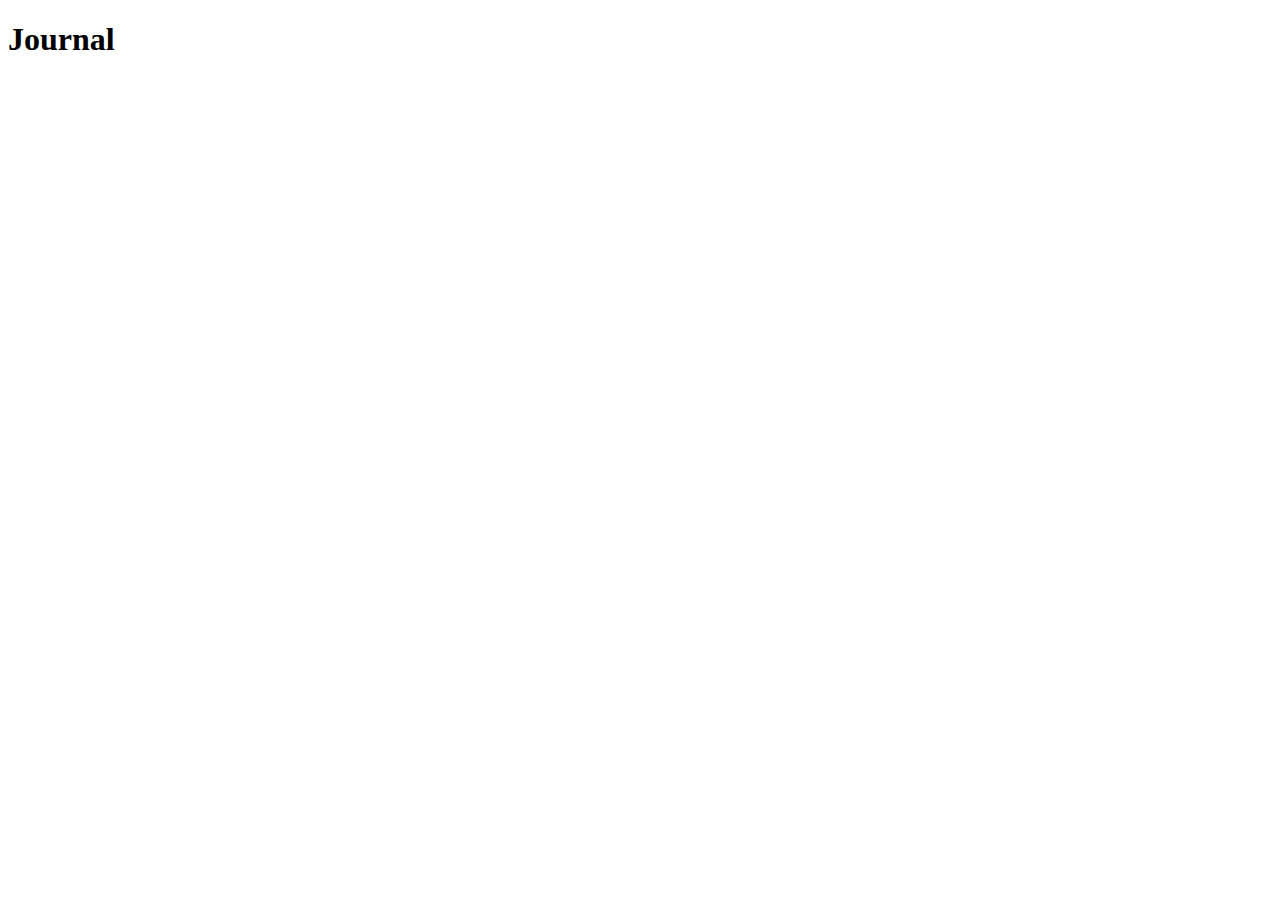
==== index.html @ d8bb95db "Initial commit" ====
<!DOCTYPE html>
<html lang="en">

<head>
    <meta charset="UTF-8">
    <meta name="viewport" content="width=device-width, initial-scale=1.0">
    <title>Document</title>
</head>

<body>
    <h1>Journal</h1>
</body>

</html>
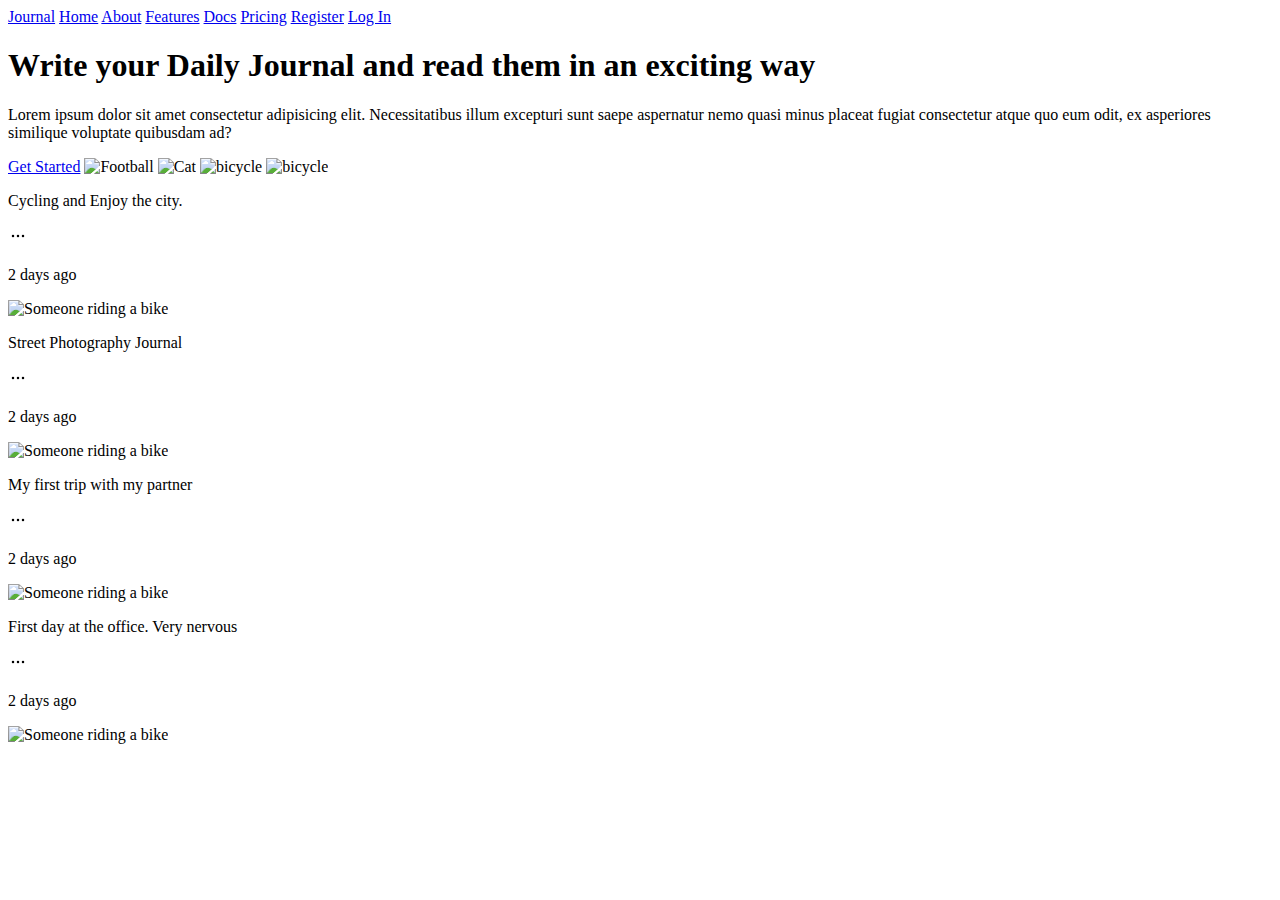
==== commit dd19f2b1: "feat: add registration page" ====
--- a/index.html
+++ b/index.html
@@ -8,7 +8,79 @@
 </head>
 
 <body>
-    <h1>Journal</h1>
+    <header>
+        <nav>
+            <a href="/index.html">Journal</a>
+            <a href="/index.html">Home</a>
+            <a href="#">About</a>
+            <a href="#">Features</a>
+            <a href="#">Docs</a>
+            <a href="#">Pricing</a>
+            <a href="/register.html">Register</a>
+            <a href="#">Log In</a>
+        </nav>
+    </header>
+    <main>
+        <!-- Leading Section -->
+        <section>
+
+            <h1>Write your Daily Journal and read them in an exciting way</h1>
+            <p>Lorem ipsum dolor sit amet consectetur adipisicing elit. Necessitatibus illum excepturi sunt saepe
+                aspernatur nemo quasi minus placeat fugiat consectetur atque quo eum odit, ex asperiores similique
+                voluptate quibusdam ad?</p>
+
+            <a href="#">Get Started</a>
+            <img height="50" src="images/football.png" alt="Football">
+            <img height="50" src="/images/cat.png" alt="Cat">
+            <img height="50" src="/images/bicycle.png" alt="bicycle">
+            <img height="50" src="/images/bicycle.png" alt="bicycle">
+        </section>
+
+        <!-- Cards sections -->
+        <section>
+            <div>
+                <p>Cycling and Enjoy the city.</p>
+                <svg height="20" xmlns="http://www.w3.org/2000/svg" fill="none" viewBox="0 0 24 24" stroke-width="1.5"
+                    stroke="currentColor" class="size-6">
+                    <path stroke-linecap="round" stroke-linejoin="round"
+                        d="M6.75 12a.75.75 0 1 1-1.5 0 .75.75 0 0 1 1.5 0ZM12.75 12a.75.75 0 1 1-1.5 0 .75.75 0 0 1 1.5 0ZM18.75 12a.75.75 0 1 1-1.5 0 .75.75 0 0 1 1.5 0Z" />
+                </svg>
+                <p>2 days ago</p>
+                <img height="200" src="images/ride-bicycle.png" alt="Someone riding a bike">
+            </div>
+            <div>
+                <p>Street Photography Journal</p>
+                <svg height="20" xmlns="http://www.w3.org/2000/svg" fill="none" viewBox="0 0 24 24" stroke-width="1.5"
+                    stroke="currentColor" class="size-6">
+                    <path stroke-linecap="round" stroke-linejoin="round"
+                        d="M6.75 12a.75.75 0 1 1-1.5 0 .75.75 0 0 1 1.5 0ZM12.75 12a.75.75 0 1 1-1.5 0 .75.75 0 0 1 1.5 0ZM18.75 12a.75.75 0 1 1-1.5 0 .75.75 0 0 1 1.5 0Z" />
+                </svg>
+                <p>2 days ago</p>
+                <img height="200" src="images/photographer.png" alt="Someone riding a bike">
+            </div>
+            <div>
+                <p>My first trip with my partner</p>
+                <svg height="20" xmlns="http://www.w3.org/2000/svg" fill="none" viewBox="0 0 24 24" stroke-width="1.5"
+                    stroke="currentColor" class="size-6">
+                    <path stroke-linecap="round" stroke-linejoin="round"
+                        d="M6.75 12a.75.75 0 1 1-1.5 0 .75.75 0 0 1 1.5 0ZM12.75 12a.75.75 0 1 1-1.5 0 .75.75 0 0 1 1.5 0ZM18.75 12a.75.75 0 1 1-1.5 0 .75.75 0 0 1 1.5 0Z" />
+                </svg>
+                <p>2 days ago</p>
+                <img height="200" src="images/travelling.png" alt="Someone riding a bike">
+            </div>
+            <div>
+                <p>First day at the office. Very nervous</p>
+                <svg height="20" xmlns="http://www.w3.org/2000/svg" fill="none" viewBox="0 0 24 24" stroke-width="1.5"
+                    stroke="currentColor" class="size-6">
+                    <path stroke-linecap="round" stroke-linejoin="round"
+                        d="M6.75 12a.75.75 0 1 1-1.5 0 .75.75 0 0 1 1.5 0ZM12.75 12a.75.75 0 1 1-1.5 0 .75.75 0 0 1 1.5 0ZM18.75 12a.75.75 0 1 1-1.5 0 .75.75 0 0 1 1.5 0Z" />
+                </svg>
+                <p>2 days ago</p>
+                <img height="200" src="images/office.png" alt="Someone riding a bike">
+            </div>
+        </section>
+    </main>
+
 </body>
 
 </html>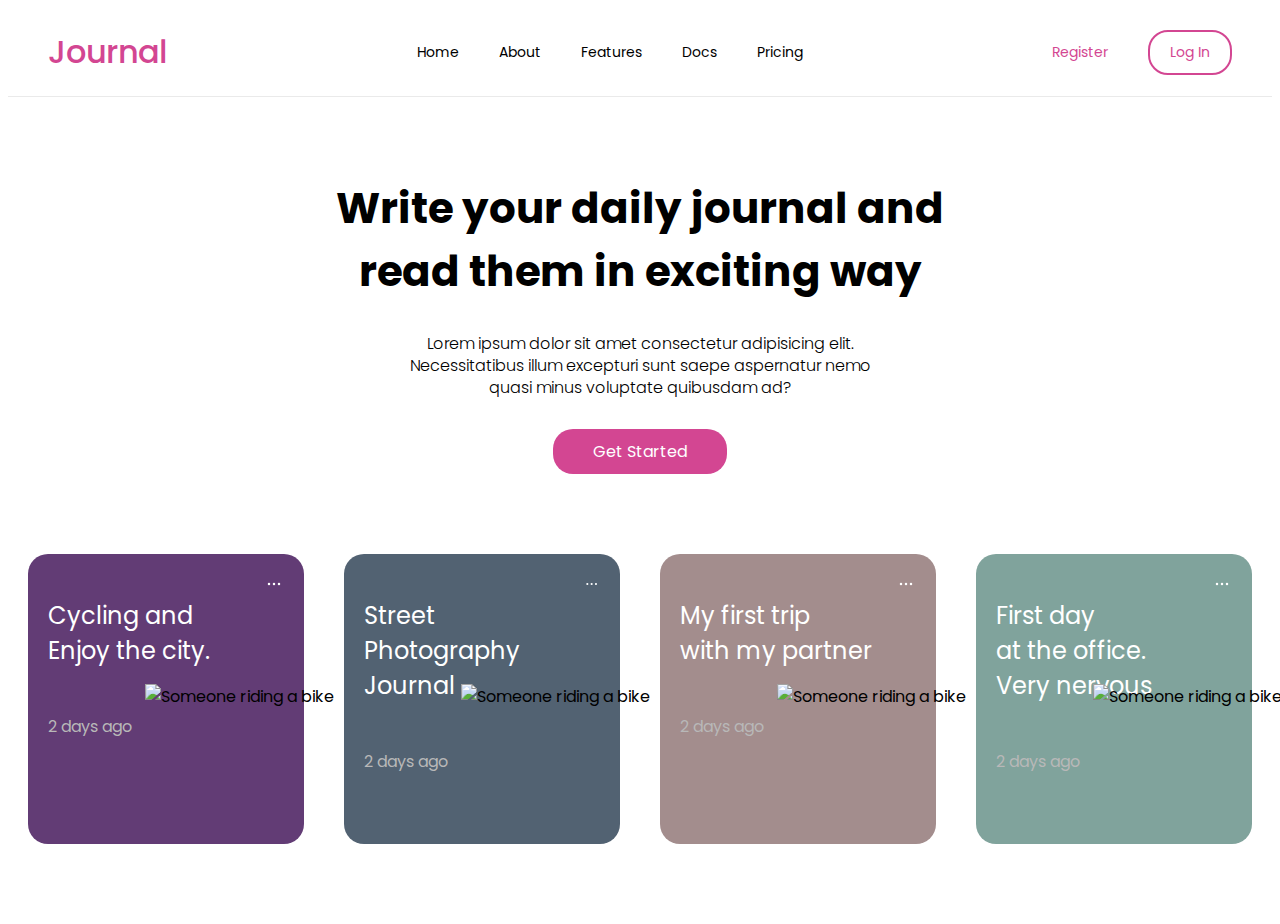
==== commit 0e38b505: "Complete responsive navbar" ====
--- a/index.html
+++ b/index.html
@@ -4,77 +4,105 @@
 <head>
     <meta charset="UTF-8">
     <meta name="viewport" content="width=device-width, initial-scale=1.0">
+    <link rel="stylesheet" href="reset.css">
+    <link rel="stylesheet" href="style.css">
+
+    <link rel="preconnect" href="https://fonts.googleapis.com">
+    <link rel="preconnect" href="https://fonts.gstatic.com" crossorigin>
+    <link
+        href="https://fonts.googleapis.com/css2?family=Poppins:ital,wght@0,100;0,200;0,300;0,400;0,500;0,600;0,700;0,800;0,900;1,100;1,200;1,300;1,400;1,500;1,600;1,700;1,800;1,900&display=swap"
+        rel="stylesheet">
     <title>Document</title>
 </head>
 
 <body>
     <header>
         <nav>
-            <a href="/index.html">Journal</a>
-            <a href="/index.html">Home</a>
+            <a class="logo pink" href="/index.html">Journal</a>
+
+            <a style="margin-left: auto;" href="/index.html">Home</a>
             <a href="#">About</a>
             <a href="#">Features</a>
             <a href="#">Docs</a>
             <a href="#">Pricing</a>
-            <a href="/register.html">Register</a>
-            <a href="#">Log In</a>
+            <a style="margin-left: auto;" href="/register.html" class="pink">Register</a>
+            <a href="#" class="pink login">Log In</a>
+
+            <svg class="menu_icon" xmlns="http://www.w3.org/2000/svg" fill="none" viewBox="0 0 24 24" stroke-width="1.5"
+                stroke="currentColor" class="size-6">
+                <path stroke-linecap="round" stroke-linejoin="round" d="M3.75 6.75h16.5M3.75 12h16.5m-16.5 5.25h16.5" />
+            </svg>
+
         </nav>
     </header>
     <main>
         <!-- Leading Section -->
-        <section>
+        <section class="leading">
 
-            <h1>Write your Daily Journal and read them in an exciting way</h1>
+            <h1>Write your daily journal and <br> read them in exciting way</h1>
             <p>Lorem ipsum dolor sit amet consectetur adipisicing elit. Necessitatibus illum excepturi sunt saepe
-                aspernatur nemo quasi minus placeat fugiat consectetur atque quo eum odit, ex asperiores similique
-                voluptate quibusdam ad?</p>
+                aspernatur nemo quasi minus voluptate quibusdam ad?</p>
 
             <a href="#">Get Started</a>
-            <img height="50" src="images/football.png" alt="Football">
+            <!-- <img height="50" src="images/football.png" alt="Football">
             <img height="50" src="/images/cat.png" alt="Cat">
             <img height="50" src="/images/bicycle.png" alt="bicycle">
-            <img height="50" src="/images/bicycle.png" alt="bicycle">
+            <img height="50" src="/images/bicycle.png" alt="bicycle"> -->
         </section>
 
         <!-- Cards sections -->
-        <section>
-            <div>
-                <p>Cycling and Enjoy the city.</p>
-                <svg height="20" xmlns="http://www.w3.org/2000/svg" fill="none" viewBox="0 0 24 24" stroke-width="1.5"
-                    stroke="currentColor" class="size-6">
-                    <path stroke-linecap="round" stroke-linejoin="round"
-                        d="M6.75 12a.75.75 0 1 1-1.5 0 .75.75 0 0 1 1.5 0ZM12.75 12a.75.75 0 1 1-1.5 0 .75.75 0 0 1 1.5 0ZM18.75 12a.75.75 0 1 1-1.5 0 .75.75 0 0 1 1.5 0Z" />
-                </svg>
+        <section class="cards">
+
+            <div class="card">
+                <div>
+                    <p>Cycling and <br> Enjoy the city.</p>
+                    <svg height="20" xmlns="http://www.w3.org/2000/svg" fill="none" viewBox="0 0 24 24"
+                        stroke-width="1.5" stroke="currentColor" class="size-6">
+                        <path stroke-linecap="round" stroke-linejoin="round"
+                            d="M6.75 12a.75.75 0 1 1-1.5 0 .75.75 0 0 1 1.5 0ZM12.75 12a.75.75 0 1 1-1.5 0 .75.75 0 0 1 1.5 0ZM18.75 12a.75.75 0 1 1-1.5 0 .75.75 0 0 1 1.5 0Z" />
+                    </svg>
+                </div>
                 <p>2 days ago</p>
                 <img height="200" src="images/ride-bicycle.png" alt="Someone riding a bike">
             </div>
-            <div>
-                <p>Street Photography Journal</p>
-                <svg height="20" xmlns="http://www.w3.org/2000/svg" fill="none" viewBox="0 0 24 24" stroke-width="1.5"
-                    stroke="currentColor" class="size-6">
-                    <path stroke-linecap="round" stroke-linejoin="round"
-                        d="M6.75 12a.75.75 0 1 1-1.5 0 .75.75 0 0 1 1.5 0ZM12.75 12a.75.75 0 1 1-1.5 0 .75.75 0 0 1 1.5 0ZM18.75 12a.75.75 0 1 1-1.5 0 .75.75 0 0 1 1.5 0Z" />
-                </svg>
+
+
+            <div class="card">
+                <div>
+                    <p>Street <br> Photography Journal</p>
+                    <svg height="20" xmlns="http://www.w3.org/2000/svg" fill="none" viewBox="0 0 24 24"
+                        stroke-width="1.5" stroke="currentColor" class="size-6">
+                        <path stroke-linecap="round" stroke-linejoin="round"
+                            d="M6.75 12a.75.75 0 1 1-1.5 0 .75.75 0 0 1 1.5 0ZM12.75 12a.75.75 0 1 1-1.5 0 .75.75 0 0 1 1.5 0ZM18.75 12a.75.75 0 1 1-1.5 0 .75.75 0 0 1 1.5 0Z" />
+                    </svg>
+                </div>
+
                 <p>2 days ago</p>
                 <img height="200" src="images/photographer.png" alt="Someone riding a bike">
             </div>
-            <div>
-                <p>My first trip with my partner</p>
-                <svg height="20" xmlns="http://www.w3.org/2000/svg" fill="none" viewBox="0 0 24 24" stroke-width="1.5"
-                    stroke="currentColor" class="size-6">
-                    <path stroke-linecap="round" stroke-linejoin="round"
-                        d="M6.75 12a.75.75 0 1 1-1.5 0 .75.75 0 0 1 1.5 0ZM12.75 12a.75.75 0 1 1-1.5 0 .75.75 0 0 1 1.5 0ZM18.75 12a.75.75 0 1 1-1.5 0 .75.75 0 0 1 1.5 0Z" />
-                </svg>
+
+            <div class="card">
+                <div>
+                    <p>My first trip <br> with my partner</p>
+                    <svg height="20" xmlns="http://www.w3.org/2000/svg" fill="none" viewBox="0 0 24 24"
+                        stroke-width="1.5" stroke="currentColor" class="size-6">
+                        <path stroke-linecap="round" stroke-linejoin="round"
+                            d="M6.75 12a.75.75 0 1 1-1.5 0 .75.75 0 0 1 1.5 0ZM12.75 12a.75.75 0 1 1-1.5 0 .75.75 0 0 1 1.5 0ZM18.75 12a.75.75 0 1 1-1.5 0 .75.75 0 0 1 1.5 0Z" />
+                    </svg>
+                </div>
                 <p>2 days ago</p>
                 <img height="200" src="images/travelling.png" alt="Someone riding a bike">
             </div>
-            <div>
-                <p>First day at the office. Very nervous</p>
-                <svg height="20" xmlns="http://www.w3.org/2000/svg" fill="none" viewBox="0 0 24 24" stroke-width="1.5"
-                    stroke="currentColor" class="size-6">
-                    <path stroke-linecap="round" stroke-linejoin="round"
-                        d="M6.75 12a.75.75 0 1 1-1.5 0 .75.75 0 0 1 1.5 0ZM12.75 12a.75.75 0 1 1-1.5 0 .75.75 0 0 1 1.5 0ZM18.75 12a.75.75 0 1 1-1.5 0 .75.75 0 0 1 1.5 0Z" />
-                </svg>
+
+            <div class="card">
+                <div>
+                    <p>First day <br> at the office. <br> Very nervous</p>
+                    <svg height="20" xmlns="http://www.w3.org/2000/svg" fill="none" viewBox="0 0 24 24"
+                        stroke-width="1.5" stroke="currentColor" class="size-6">
+                        <path stroke-linecap="round" stroke-linejoin="round"
+                            d="M6.75 12a.75.75 0 1 1-1.5 0 .75.75 0 0 1 1.5 0ZM12.75 12a.75.75 0 1 1-1.5 0 .75.75 0 0 1 1.5 0ZM18.75 12a.75.75 0 1 1-1.5 0 .75.75 0 0 1 1.5 0Z" />
+                    </svg>
+                </div>
                 <p>2 days ago</p>
                 <img height="200" src="images/office.png" alt="Someone riding a bike">
             </div>
--- a/style.css
+++ b/style.css
@@ -0,0 +1,139 @@
+body {
+  font-family: "Poppins", serif;
+}
+
+nav {
+  padding: 20px;
+  border-bottom: 1px solid #eaeaea;
+  display: flex;
+  align-items: center;
+}
+
+nav a {
+  font-size: 14px;
+}
+
+a {
+  text-decoration: none;
+  display: inline-block;
+  margin: 0 20px;
+  color: black;
+}
+
+a:hover {
+  color: #b8b8b8;
+}
+
+.logo {
+  font-size: 32px;
+  font-weight: 500;
+}
+
+.pink {
+  color: #d34692;
+}
+
+.login {
+  border: 2px solid #d34692;
+  padding: 10px 20px;
+  border-radius: 20px;
+}
+
+.leading {
+  margin-top: 80px;
+  text-align: center;
+}
+
+.leading h1 {
+  font-size: 42px;
+}
+
+.leading p {
+  width: 40%;
+  margin: 30px auto;
+  font-weight: 300;
+  font-size: 16px;
+  line-height: 22px;
+}
+
+.leading a {
+  background: #d34692;
+  color: white;
+  padding: 10px 40px;
+  border-radius: 20px;
+}
+
+/* Cards Section */
+
+.cards {
+  margin: 80px 0;
+  display: flex;
+  justify-content: space-around;
+  position: relative;
+}
+
+.card {
+  height: 250px;
+  width: 300px;
+  background: gray;
+  border-radius: 20px;
+  padding: 20px;
+  margin: 0 20px;
+  position: relative;
+}
+
+.card div {
+  display: flex;
+  justify-content: space-between;
+  color: white;
+}
+
+.card div p {
+  font-size: 24px;
+  margin-bottom: 30px;
+}
+
+.card > p {
+  color: #b8b8b8;
+}
+
+.card:nth-child(1) {
+  background: #623c75;
+}
+
+.card:nth-child(2) {
+  background: #526272;
+}
+.card:nth-child(3) {
+  background: #a38d8d;
+}
+.card:nth-child(4) {
+  background: #80a39c;
+}
+
+.card > img {
+  position: absolute;
+  bottom: -40px;
+  right: -30px;
+}
+
+.menu_icon {
+  display: none;
+}
+
+/* Only for devices between 0 and 600px */
+@media only screen and (max-width: 600px) {
+  nav a:not(:first-child) {
+    display: none;
+  }
+
+  .menu_icon {
+    width: 50px;
+    height: 50px;
+    display: block;
+  }
+
+  nav {
+    justify-content: space-between;
+  }
+}
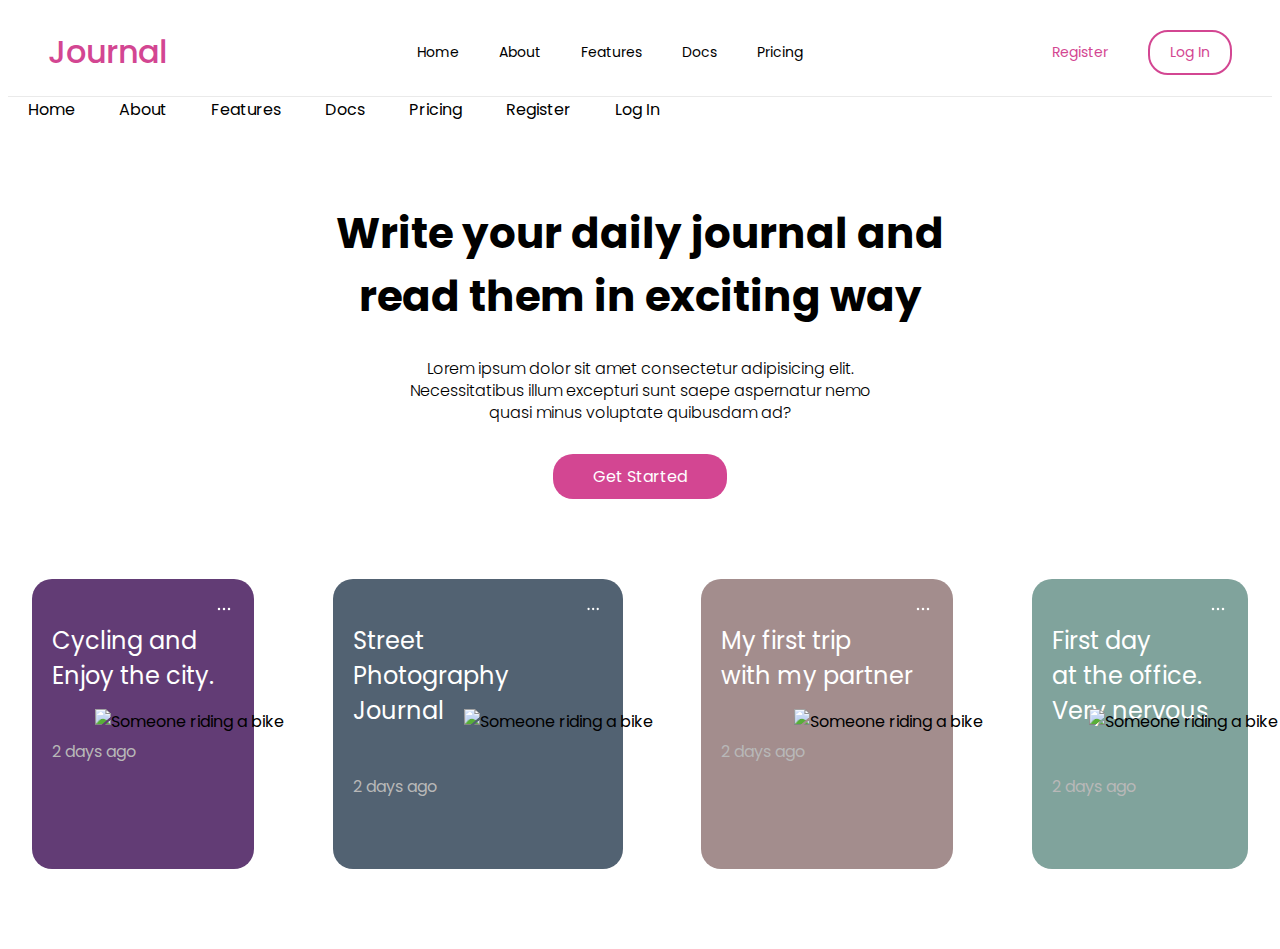
==== commit 1e44091e: "feat: add hamburger menu" ====
--- a/index.html
+++ b/index.html
@@ -13,6 +13,11 @@
         href="https://fonts.googleapis.com/css2?family=Poppins:ital,wght@0,100;0,200;0,300;0,400;0,500;0,600;0,700;0,800;0,900;1,100;1,200;1,300;1,400;1,500;1,600;1,700;1,800;1,900&display=swap"
         rel="stylesheet">
     <title>Document</title>
+
+    <script defer src="script.js"></script>
+
+
+
 </head>
 
 <body>
@@ -32,8 +37,18 @@
                 stroke="currentColor" class="size-6">
                 <path stroke-linecap="round" stroke-linejoin="round" d="M3.75 6.75h16.5M3.75 12h16.5m-16.5 5.25h16.5" />
             </svg>
+        </nav>
+        <!-- Mobile Nav -->
+        <div class="mobile_nav">
+            <a href="/index.html">Home</a>
+            <a href="#">About</a>
+            <a href="#">Features</a>
+            <a href="#">Docs</a>
+            <a href="#">Pricing</a>
+            <a href="/register.html" class="">Register</a>
+            <a href="#" class="">Log In</a>
+        </div>
 
-        </nav>
     </header>
     <main>
         <!-- Leading Section -->
@@ -43,7 +58,7 @@
             <p>Lorem ipsum dolor sit amet consectetur adipisicing elit. Necessitatibus illum excepturi sunt saepe
                 aspernatur nemo quasi minus voluptate quibusdam ad?</p>
 
-            <a href="#">Get Started</a>
+            <a onclick="console.log('Getting Started')" href="#">Get Started</a>
             <!-- <img height="50" src="images/football.png" alt="Football">
             <img height="50" src="/images/cat.png" alt="Cat">
             <img height="50" src="/images/bicycle.png" alt="bicycle">
@@ -109,6 +124,11 @@
         </section>
     </main>
 
+    <script>
+        console.log("Hello There")
+    </script>
+
+
 </body>
 
 </html>--- a/style.css
+++ b/style.css
@@ -74,7 +74,7 @@
 
 .card {
   height: 250px;
-  width: 300px;
+  max-width: 250px;
   background: gray;
   border-radius: 20px;
   padding: 20px;
@@ -119,10 +119,46 @@
 
 .menu_icon {
   display: none;
+  cursor: pointer;
 }
 
 /* Only for devices between 0 and 600px */
 @media only screen and (max-width: 600px) {
+  .mobile_nav {
+    display: none;
+    background-color: #fff;
+    flex-direction: column;
+    box-shadow: 0px 7px 5px 0px rgba(0, 0, 0, 0.43);
+    -webkit-box-shadow: 0px 7px 5px 0px rgba(0, 0, 0, 0.43);
+    -moz-box-shadow: 0px 7px 5px 0px rgba(0, 0, 0, 0.43);
+    position: absolute;
+    left: 0;
+    right: 0;
+  }
+
+  .mobile_nav a {
+    padding: 10px;
+  }
+
+  .cards {
+    /* flex-wrap: wrap; */
+    flex-direction: column;
+    align-items: center;
+  }
+
+  .card {
+    margin: 30px;
+  }
+
+  .leading h1 {
+    font-size: 6vw;
+  }
+  .leading p {
+    font-size: 3vw;
+  }
+}
+
+@media only screen and (max-width: 768px) {
   nav a:not(:first-child) {
     display: none;
   }
@@ -137,3 +173,12 @@
     justify-content: space-between;
   }
 }
+
+/* Above 600px */
+@media only screen and (min-width: 600px) {
+  .cards {
+    flex-wrap: wrap;
+    row-gap: 30px;
+    column-gap: 30px;
+  }
+}
